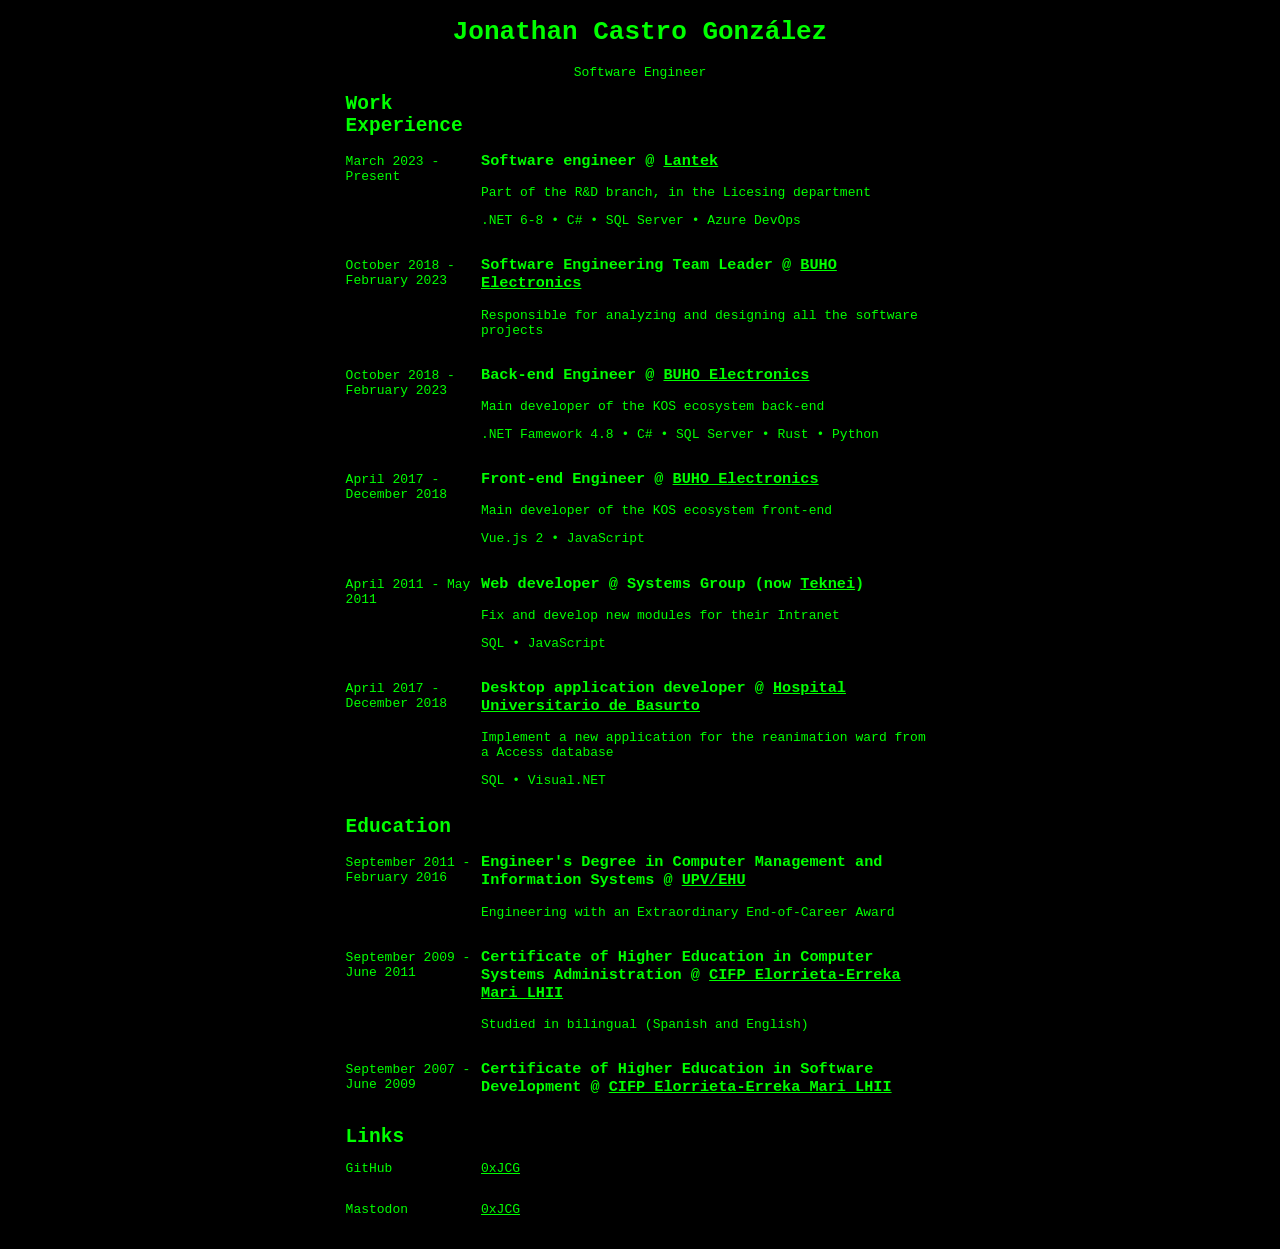
==== index.html @ de8677de "Start personal webpage" ====
<!DOCTYPE html>
<html lang="en">
    <head>
        <meta charset="UTF-8">
        <meta name="viewport" content="width=device-width, initial-scale=1.0">
        <meta http-equiv="X-UA-Compatible" content="ie=edge">
        <title>0xJCG - Software Engineer</title>
        <link rel="icon" href="./favicon.ico" type="image/x-icon">
        <style>
            body {
                background-color: black;
                color: #00ff00;
                font-family: monospace;
                margin: 0 27%;
            }

            .title {
                text-align: center;
            }

            a, a:visited {
                color: #00ff00;
            }

            .data {
                display: table;
                margin-bottom: 15px;
                width: 100%;
            }

            .data h2, .work, .education, .link {
                display: table-row;
            }

            .date, .work-data, .education-data, .web, .profile {
                display: table-cell;
            }

            .web, .date {
                width: 23%;
            }

            .profile, .work-data {
                width: 77%;
            }

            .web, .profile {
                margin-top: 10px;
            }
        </style>
    </head>
    <body>
        <main>
            <div class="title">
                <h1>Jonathan Castro Gonz&aacute;lez</h1>
                <p>Software Engineer</p>
            </div>
            <div class="data">
                <h2>Work Experience</h2>
                <div class="work">
                    <p class="date">March 2023 - Present</p>
                    <div class="work-data">
                        <h3 class="position">Software engineer @ <a href="https://www.lantek.com/">Lantek</a></h3>
                        <p class="description">Part of the R&D branch, in the Licesing department</p>
                        <p class="techs">.NET 6-8 &#x2022; C# &#x2022; SQL Server &#x2022; Azure DevOps</p>
                    </div>
                </div>
                <div class="work">
                    <p class="date">October 2018 - February 2023</p>
                    <div class="work-data">
                        <h3 class="position">Software Engineering Team Leader @ <a href="https://e-buho.com/">BUHO Electronics</a></h3>
                        <p class="description">Responsible for analyzing and designing all the software projects</p>
                    </div>
                </div>
                <div class="work">
                    <p class="date">October 2018 - February 2023</p>
                    <div class="work-data">
                        <h3 class="position">Back-end Engineer @ <a href="https://e-buho.com/">BUHO Electronics</a></h3>
                        <p class="description">Main developer of the KOS ecosystem back-end</p>
                        <p class="techs">.NET Famework 4.8 &#x2022; C# &#x2022; SQL Server &#x2022; Rust &#x2022; Python</p>
                    </div>
                </div>
                <div class="work">
                    <p class="date">April 2017 - December 2018</p>
                    <div class="work-data">
                        <h3 class="position">Front-end Engineer @ <a href="https://e-buho.com/">BUHO Electronics</a></h3>
                        <p class="description">Main developer of the KOS ecosystem front-end</p>
                        <p class="techs">Vue.js 2 &#x2022; JavaScript</p>
                    </div>
                </div>
                <div class="work">
                    <p class="date">April 2011 - May 2011</p>
                    <div class="work-data">
                        <h3 class="position">Web developer @ Systems Group (now <a href="https://www.teknei.com/">Teknei</a>)</h3>
                        <p class="description">Fix and develop new modules for their Intranet</p>
                        <p class="techs">SQL &#x2022; JavaScript</p>
                    </div>
                </div>
                <div class="work">
                    <p class="date">April 2017 - December 2018</p>
                    <div class="work-data">
                        <h3 class="position">Desktop application developer @ <a href="https://www.osakidetza.euskadi.eus/hospital-universitario-de-basurto/webosk00-cercon/es/">Hospital Universitario de Basurto</a></h3>
                        <p class="description">Implement a new application for the reanimation ward from a Access database</p>
                        <p class="techs">SQL &#x2022; Visual.NET</p>
                    </div>
                </div>
            </div>
            <div class="data">
                <h2>Education</h2>
                <div class="education">
                    <p class="date">September 2011 - February 2016</p>
                    <div class="education-data">
                        <h3 class="position">Engineer's Degree in Computer Management and Information Systems @ <a href="https://www.ehu.eus/">UPV/EHU</a></h3>
                        <p class="description">Engineering with an Extraordinary End-of-Career Award</p>
                    </div>
                </div>
                <div class="education">
                    <p class="date">September 2009 - June 2011</p>
                    <div class="education-data">
                        <h3 class="position">Certificate of Higher Education in Computer Systems Administration @ <a href="https://www.elorrieta.eus/">CIFP Elorrieta-Erreka Mari LHII</a></h3>
                        <p class="description">Studied in bilingual (Spanish and English)</p>
                    </div>
                </div>
                <div class="education">
                    <p class="date">September 2007 - June 2009</p>
                    <div class="education-data">
                        <h3 class="position">Certificate of Higher Education in Software Development @ <a href="https://www.elorrieta.eus/">CIFP Elorrieta-Erreka Mari LHII</a></h3>
                    </div>
                </div>
            </div>
            <div class="data">
                <h2>Links</h2>
                <div class="link">
                    <p class="web">GitHub</p>
                    <div class="profile">
                        <p><a href="https://github.com/0xJCG">0xJCG</a></p>
                    </div>
                </div>
                <div class="link">
                    <p class="web">Mastodon</p>
                    <div class="profile">
                        <p><a href="https://infosec.exchange/@0xJCG">0xJCG</a></p>
                    </div>
                </div>
            </div>
        </main>
    </body>
</html>
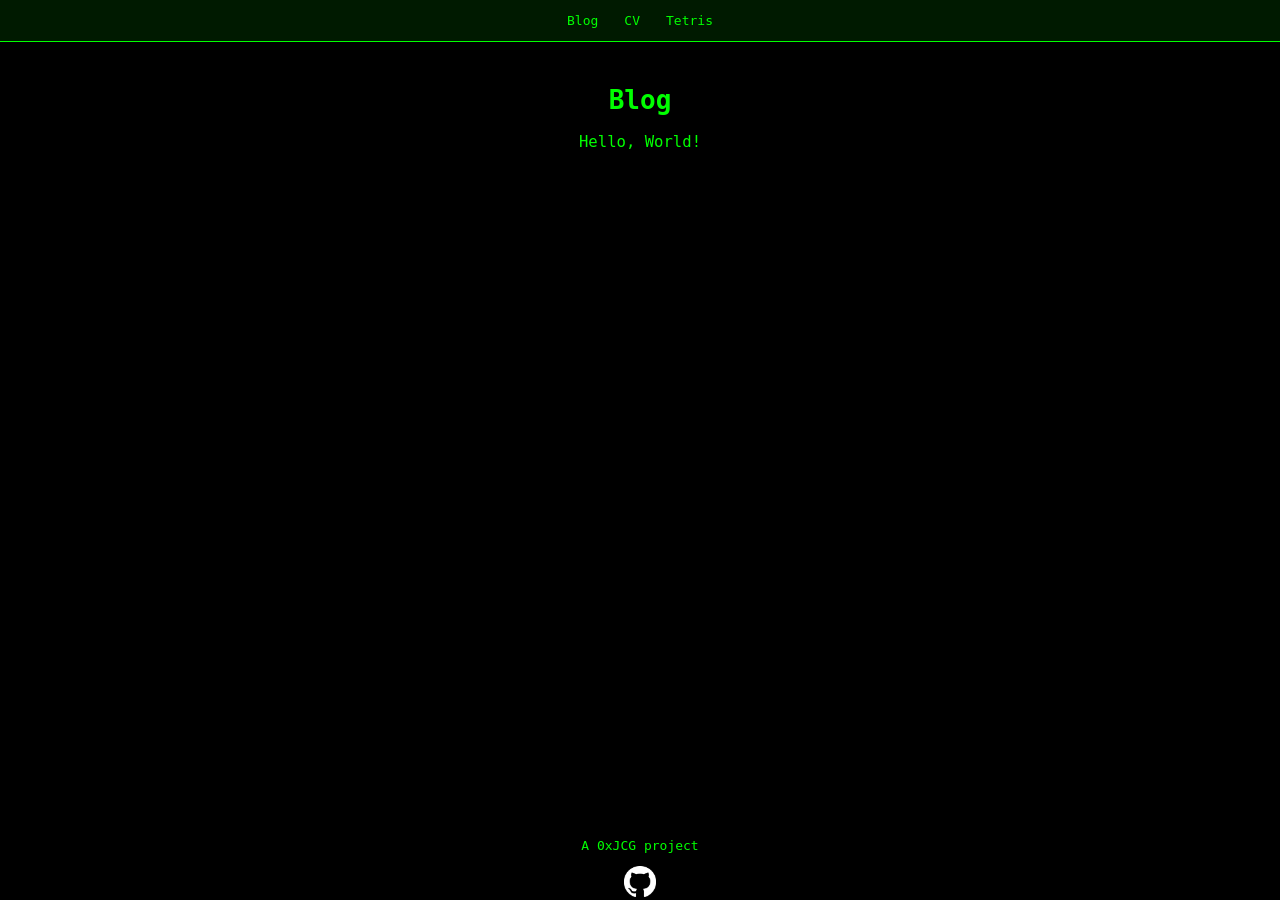
==== commit 5a2754c7: "#feat: add Tetris and reorganize files" ====
--- a/index.html
+++ b/index.html
@@ -1,148 +1,115 @@
 <!DOCTYPE html>
 <html lang="en">
-    <head>
-        <meta charset="UTF-8">
-        <meta name="viewport" content="width=device-width, initial-scale=1.0">
-        <meta http-equiv="X-UA-Compatible" content="ie=edge">
-        <title>0xJCG - Software Engineer</title>
-        <link rel="icon" href="./favicon.ico" type="image/x-icon">
-        <style>
-            body {
-                background-color: black;
-                color: #00ff00;
-                font-family: monospace;
-                margin: 0 27%;
-            }
 
-            .title {
-                text-align: center;
-            }
+<head>
+  <meta charset="UTF-8">
+  <meta name="viewport" content="width=device-width, initial-scale=1.0">
+  <title>0xJCG - Blog</title>
+  <link rel="icon" href="./favicon.ico" type="image/x-icon">
+  <style>
+    * {
+      box-sizing: border-box;
+    }
 
-            a, a:visited {
-                color: #00ff00;
-            }
+    html,
+    body {
+      margin: 0;
+      padding: 0;
+      height: 100%;
+      background-color: black;
+      color: #00ff00;
+      font-family: monospace;
+    }
 
-            .data {
-                display: table;
-                margin-bottom: 15px;
-                width: 100%;
-            }
+    body {
+      display: flex;
+      flex-direction: column;
+    }
 
-            .data h2, .work, .education, .link {
-                display: table-row;
-            }
+    header {
+      background-color: #001a00;
+      padding: 1rem;
+      display: flex;
+      justify-content: center;
+      border-bottom: 1px solid #00ff00;
+    }
 
-            .date, .work-data, .education-data, .web, .profile {
-                display: table-cell;
-            }
+    header a {
+      color: #00ff00;
+      text-decoration: none;
+      margin: 0 1rem;
+    }
 
-            .web, .date {
-                width: 23%;
-            }
+    header a:hover {
+      text-decoration: underline;
+    }
 
-            .profile, .work-data {
-                width: 77%;
-            }
+    main {
+      flex: 1;
+      display: flex;
+      flex-direction: column;
+      align-items: center;
+      justify-content: flex-start;
+      max-width: 800px;
+      width: 100%;
+      margin: 0 auto;
+      padding: 2rem;
+      text-align: center;
+    }
 
-            .web, .profile {
-                margin-top: 10px;
-            }
-        </style>
-    </head>
-    <body>
-        <main>
-            <div class="title">
-                <h1>Jonathan Castro Gonz&aacute;lez</h1>
-                <p>Software Engineer</p>
-            </div>
-            <div class="data">
-                <h2>Work Experience</h2>
-                <div class="work">
-                    <p class="date">March 2023 - Present</p>
-                    <div class="work-data">
-                        <h3 class="position">Software engineer @ <a href="https://www.lantek.com/">Lantek</a></h3>
-                        <p class="description">Part of the R&D branch, in the Licesing department</p>
-                        <p class="techs">.NET 6-8 &#x2022; C# &#x2022; SQL Server &#x2022; Azure DevOps</p>
-                    </div>
-                </div>
-                <div class="work">
-                    <p class="date">October 2018 - February 2023</p>
-                    <div class="work-data">
-                        <h3 class="position">Software Engineering Team Leader @ <a href="https://e-buho.com/">BUHO Electronics</a></h3>
-                        <p class="description">Responsible for analyzing and designing all the software projects</p>
-                    </div>
-                </div>
-                <div class="work">
-                    <p class="date">October 2018 - February 2023</p>
-                    <div class="work-data">
-                        <h3 class="position">Back-end Engineer @ <a href="https://e-buho.com/">BUHO Electronics</a></h3>
-                        <p class="description">Main developer of the KOS ecosystem back-end</p>
-                        <p class="techs">.NET Famework 4.8 &#x2022; C# &#x2022; SQL Server &#x2022; Rust &#x2022; Python</p>
-                    </div>
-                </div>
-                <div class="work">
-                    <p class="date">April 2017 - December 2018</p>
-                    <div class="work-data">
-                        <h3 class="position">Front-end Engineer @ <a href="https://e-buho.com/">BUHO Electronics</a></h3>
-                        <p class="description">Main developer of the KOS ecosystem front-end</p>
-                        <p class="techs">Vue.js 2 &#x2022; JavaScript</p>
-                    </div>
-                </div>
-                <div class="work">
-                    <p class="date">April 2011 - May 2011</p>
-                    <div class="work-data">
-                        <h3 class="position">Web developer @ Systems Group (now <a href="https://www.teknei.com/">Teknei</a>)</h3>
-                        <p class="description">Fix and develop new modules for their Intranet</p>
-                        <p class="techs">SQL &#x2022; JavaScript</p>
-                    </div>
-                </div>
-                <div class="work">
-                    <p class="date">April 2017 - December 2018</p>
-                    <div class="work-data">
-                        <h3 class="position">Desktop application developer @ <a href="https://www.osakidetza.euskadi.eus/hospital-universitario-de-basurto/webosk00-cercon/es/">Hospital Universitario de Basurto</a></h3>
-                        <p class="description">Implement a new application for the reanimation ward from a Access database</p>
-                        <p class="techs">SQL &#x2022; Visual.NET</p>
-                    </div>
-                </div>
-            </div>
-            <div class="data">
-                <h2>Education</h2>
-                <div class="education">
-                    <p class="date">September 2011 - February 2016</p>
-                    <div class="education-data">
-                        <h3 class="position">Engineer's Degree in Computer Management and Information Systems @ <a href="https://www.ehu.eus/">UPV/EHU</a></h3>
-                        <p class="description">Engineering with an Extraordinary End-of-Career Award</p>
-                    </div>
-                </div>
-                <div class="education">
-                    <p class="date">September 2009 - June 2011</p>
-                    <div class="education-data">
-                        <h3 class="position">Certificate of Higher Education in Computer Systems Administration @ <a href="https://www.elorrieta.eus/">CIFP Elorrieta-Erreka Mari LHII</a></h3>
-                        <p class="description">Studied in bilingual (Spanish and English)</p>
-                    </div>
-                </div>
-                <div class="education">
-                    <p class="date">September 2007 - June 2009</p>
-                    <div class="education-data">
-                        <h3 class="position">Certificate of Higher Education in Software Development @ <a href="https://www.elorrieta.eus/">CIFP Elorrieta-Erreka Mari LHII</a></h3>
-                    </div>
-                </div>
-            </div>
-            <div class="data">
-                <h2>Links</h2>
-                <div class="link">
-                    <p class="web">GitHub</p>
-                    <div class="profile">
-                        <p><a href="https://github.com/0xJCG">0xJCG</a></p>
-                    </div>
-                </div>
-                <div class="link">
-                    <p class="web">Mastodon</p>
-                    <div class="profile">
-                        <p><a href="https://infosec.exchange/@0xJCG">0xJCG</a></p>
-                    </div>
-                </div>
-            </div>
-        </main>
-    </body>
+    .post-list {
+      list-style: none;
+      padding: 0;
+      margin: 0;
+      width: 100%;
+    }
+
+    .post-item {
+      margin-bottom: 1.5rem;
+    }
+
+    .post-item a {
+      color: #00ff00;
+      font-size: 1.2rem;
+      text-decoration: none;
+    }
+
+    .post-item a:hover {
+      text-decoration: underline;
+    }
+
+    footer {
+      text-align: center;
+    }
+
+    footer>a>img {
+      width: 32px;
+    }
+  </style>
+</head>
+
+<body>
+  <header>
+    <a href="index.html" alt="Go to Blog">Blog</a>
+    <a href="cv.html" alt="Go to Blog">CV</a>
+    <a href="tetris/index.html" alt="Go to Tetris">Tetris</a>
+  </header>
+
+  <main>
+    <h1>Blog</h1>
+
+    <ul class="post-list">
+      <li class="post-item">
+        <a href="posts/hello-world.html">Hello, World!</a>
+      </li>
+    </ul>
+  </main>
+
+  <footer>
+    <p>A 0xJCG project</p>
+    <a href="https://github.com/0xJCG/personal-website" target="_blank" rel="noopener"><img src="images/github_logo.png"
+        alt="Go to GitHub to see the blog's source code" />
+  </footer>
+</body>
+
 </html>
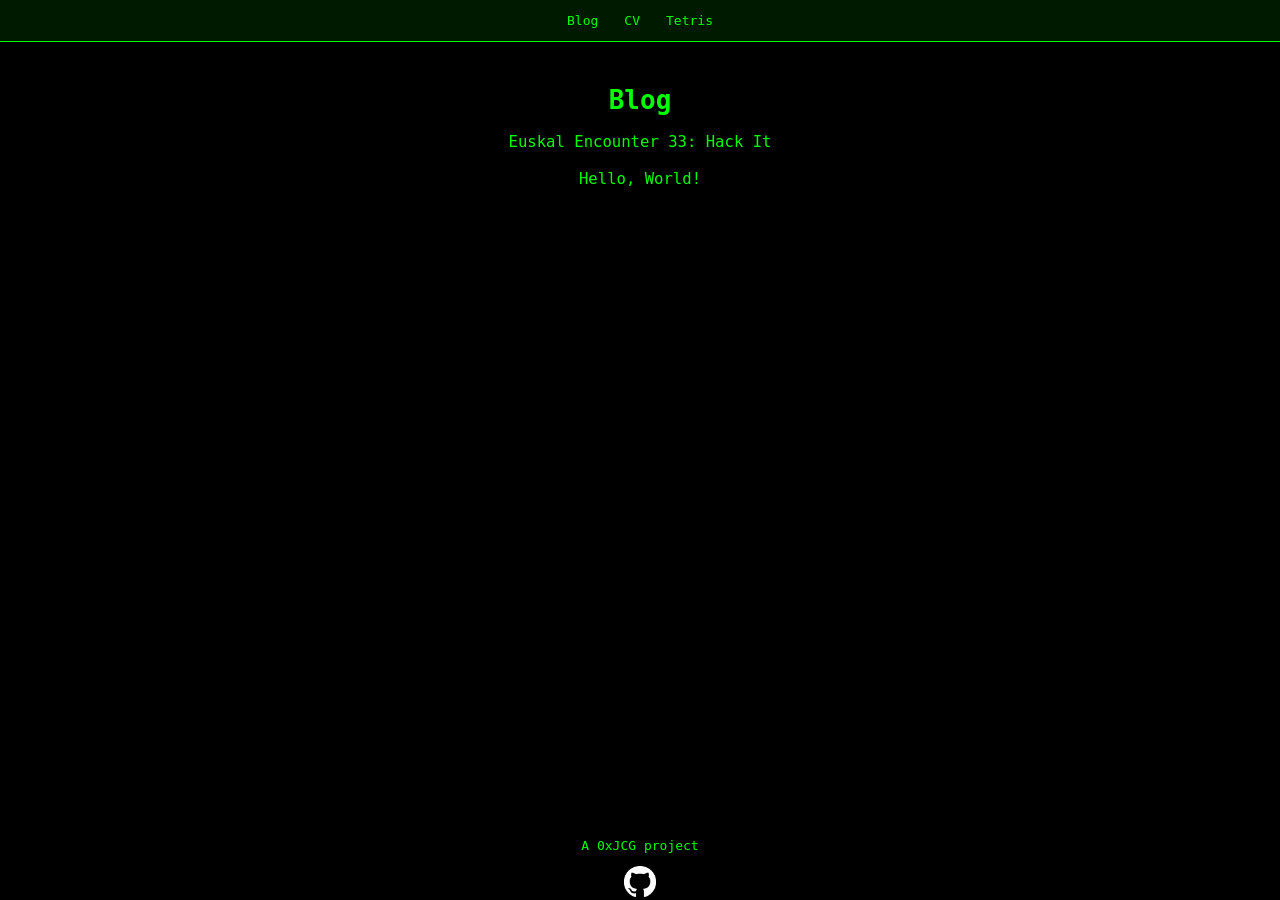
==== commit 1b14479f: "feat: add new blog entry about ee33 hack it levels" ====
--- a/index.html
+++ b/index.html
@@ -100,6 +100,9 @@
 
     <ul class="post-list">
       <li class="post-item">
+        <a href="posts/ee33-hackit.html">Euskal Encounter 33: Hack It</a>
+      </li>
+      <li class="post-item">
         <a href="posts/hello-world.html">Hello, World!</a>
       </li>
     </ul>
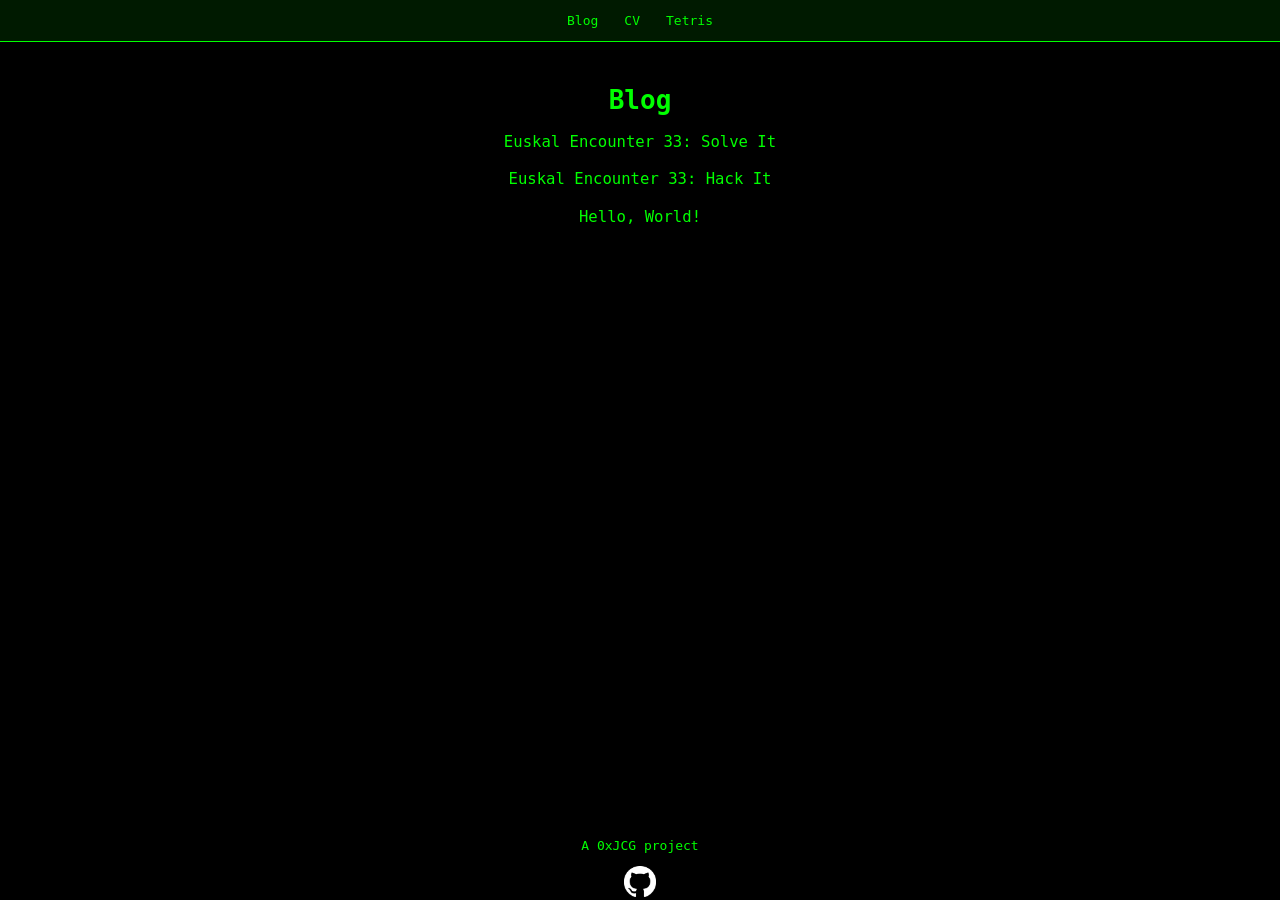
==== commit 364d1d2f: "feat: add blog entry for EE33 solve it" ====
--- a/index.html
+++ b/index.html
@@ -100,6 +100,9 @@
 
     <ul class="post-list">
       <li class="post-item">
+        <a href="posts/ee33-solveit.html">Euskal Encounter 33: Solve It</a>
+      </li>
+      <li class="post-item">
         <a href="posts/ee33-hackit.html">Euskal Encounter 33: Hack It</a>
       </li>
       <li class="post-item">
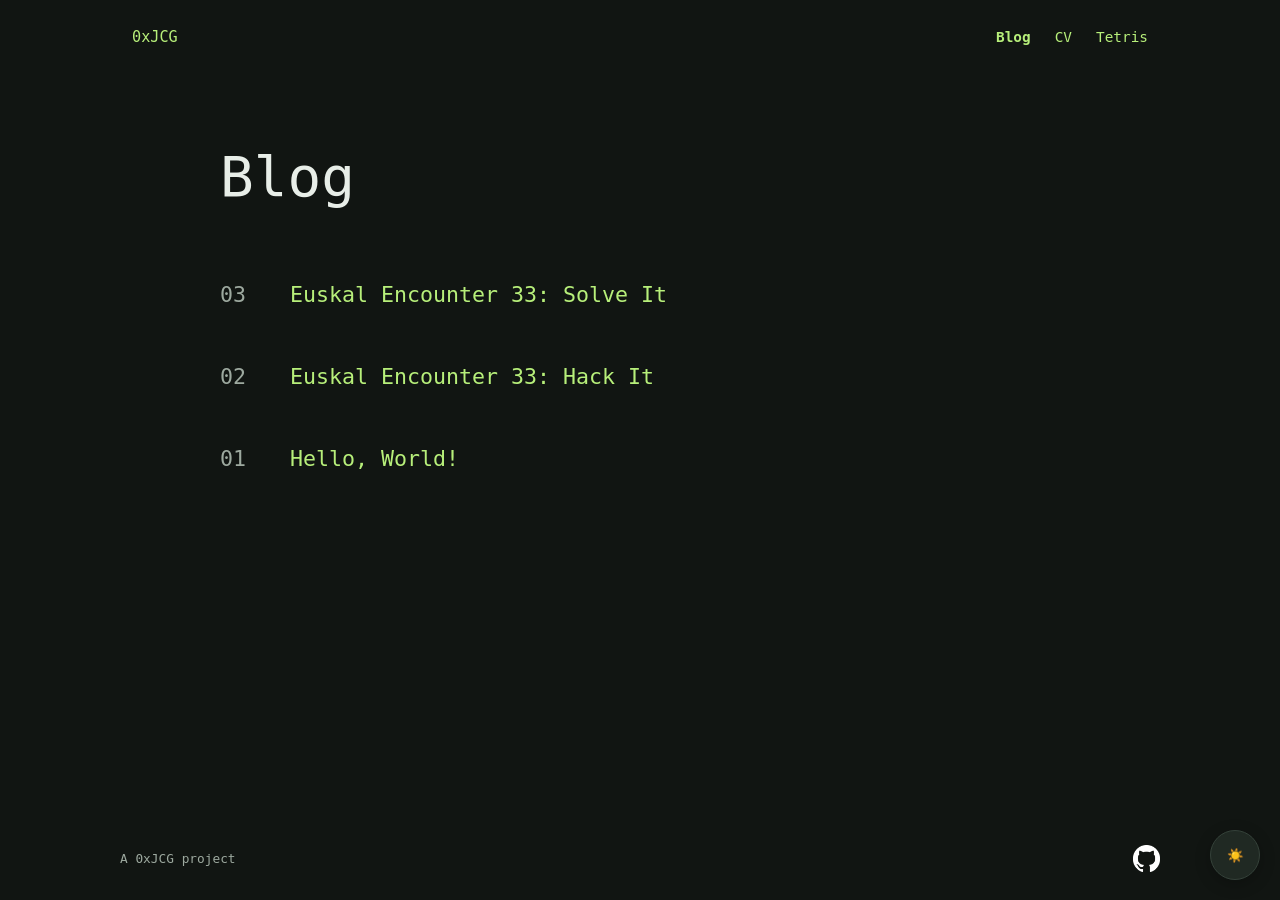
==== commit 653ec43d: "feat!: change visual appearance and add dark/light modes" ====
--- a/index.html
+++ b/index.html
@@ -6,99 +6,25 @@
   <meta name="viewport" content="width=device-width, initial-scale=1.0">
   <title>0xJCG - Blog</title>
   <link rel="icon" href="./favicon.ico" type="image/x-icon">
-  <style>
-    * {
-      box-sizing: border-box;
-    }
-
-    html,
-    body {
-      margin: 0;
-      padding: 0;
-      height: 100%;
-      background-color: black;
-      color: #00ff00;
-      font-family: monospace;
-    }
-
-    body {
-      display: flex;
-      flex-direction: column;
-    }
-
-    header {
-      background-color: #001a00;
-      padding: 1rem;
-      display: flex;
-      justify-content: center;
-      border-bottom: 1px solid #00ff00;
-    }
-
-    header a {
-      color: #00ff00;
-      text-decoration: none;
-      margin: 0 1rem;
-    }
-
-    header a:hover {
-      text-decoration: underline;
-    }
-
-    main {
-      flex: 1;
-      display: flex;
-      flex-direction: column;
-      align-items: center;
-      justify-content: flex-start;
-      max-width: 800px;
-      width: 100%;
-      margin: 0 auto;
-      padding: 2rem;
-      text-align: center;
-    }
-
-    .post-list {
-      list-style: none;
-      padding: 0;
-      margin: 0;
-      width: 100%;
-    }
-
-    .post-item {
-      margin-bottom: 1.5rem;
-    }
-
-    .post-item a {
-      color: #00ff00;
-      font-size: 1.2rem;
-      text-decoration: none;
-    }
-
-    .post-item a:hover {
-      text-decoration: underline;
-    }
-
-    footer {
-      text-align: center;
-    }
-
-    footer>a>img {
-      width: 32px;
-    }
-  </style>
+  <link rel="stylesheet" href="site.css">
+  <script src="theme.js" defer></script>
 </head>
 
 <body>
-  <header>
-    <a href="index.html" alt="Go to Blog">Blog</a>
-    <a href="cv.html" alt="Go to Blog">CV</a>
-    <a href="tetris/index.html" alt="Go to Tetris">Tetris</a>
+  <header class="site-header">
+    <a class="site-brand" href="index.html">0xJCG</a>
+    <nav class="site-nav" aria-label="Primary">
+      <a href="index.html" aria-current="page">Blog</a>
+      <a href="cv.html">CV</a>
+      <a href="tetris/index.html">Tetris</a>
+    </nav>
   </header>
+  <button class="theme-toggle" type="button" aria-label="Switch to light mode" title="Switch to light mode">☀️</button>
 
   <main>
     <h1>Blog</h1>
 
-    <ul class="post-list">
+    <ol class="post-list" reversed>
       <li class="post-item">
         <a href="posts/ee33-solveit.html">Euskal Encounter 33: Solve It</a>
       </li>
@@ -108,13 +34,13 @@
       <li class="post-item">
         <a href="posts/hello-world.html">Hello, World!</a>
       </li>
-    </ul>
+    </ol>
   </main>
 
   <footer>
     <p>A 0xJCG project</p>
     <a href="https://github.com/0xJCG/personal-website" target="_blank" rel="noopener"><img src="images/github_logo.png"
-        alt="Go to GitHub to see the blog's source code" />
+      alt="Go to GitHub to see the blog's source code" /></a>
   </footer>
 </body>
 
--- a/site.css
+++ b/site.css
@@ -0,0 +1,380 @@
+:root {
+  color-scheme: dark;
+  --page: #111512;
+  --surface: #191f1b;
+  --surface-raised: #202923;
+  --text: #e8eee8;
+  --muted: #9da99f;
+  --line: #35423a;
+  --accent: #b7ef7a;
+  --accent-strong: #f09a72;
+  --focus: #e9ba62;
+}
+
+:root[data-theme="light"] {
+  color-scheme: light;
+  --page: #f4f5ef;
+  --surface: #ffffff;
+  --surface-raised: #e8ede5;
+  --text: #1d2921;
+  --muted: #59685d;
+  --line: #ccd5ca;
+  --accent: #3d6d36;
+  --accent-strong: #a64e32;
+  --focus: #885a00;
+}
+
+* {
+  box-sizing: border-box;
+}
+
+html {
+  background: var(--page);
+}
+
+body {
+  min-height: 100vh;
+  margin: 0;
+  display: flex;
+  flex-direction: column;
+  background-color: var(--page);
+  color: var(--text);
+  font-family: monospace;
+  line-height: 1.65;
+  transition: background-color 180ms ease, color 180ms ease;
+}
+
+a {
+  color: var(--accent);
+  text-decoration: none;
+  transition: color 150ms ease, text-decoration-color 150ms ease;
+}
+
+a:hover {
+  color: var(--accent-strong);
+}
+
+a:focus-visible,
+button:focus-visible {
+  outline: 2px solid var(--focus);
+  outline-offset: 4px;
+}
+
+.site-header {
+  width: min(100% - 48px, 1040px);
+  min-height: 76px;
+  margin: 0 auto;
+  display: flex;
+  align-items: center;
+  justify-content: space-between;
+  gap: 30px;
+  padding: 0 12px;
+  background: var(--page);
+}
+
+.site-brand {
+  font-size: 0.95rem;
+  font-weight: 500;
+  letter-spacing: 0;
+}
+
+.site-nav {
+  display: flex;
+  align-items: center;
+  gap: 24px;
+  margin-left: auto;
+}
+
+.site-nav a {
+  margin: 0;
+  font-size: 0.9rem;
+}
+
+.site-nav a[aria-current="page"] {
+  font-weight: 700;
+}
+
+.theme-toggle {
+  position: fixed;
+  right: max(20px, env(safe-area-inset-right));
+  bottom: max(20px, env(safe-area-inset-bottom));
+  z-index: 10;
+  width: 50px;
+  height: 50px;
+  padding: 0;
+  border: 1px solid var(--line);
+  border-radius: 50%;
+  background: var(--surface-raised);
+  color: var(--text);
+  box-shadow: 0 4px 16px rgb(0 0 0 / 24%);
+  font: 1.2rem;
+  cursor: pointer;
+  transition: transform 150ms ease, border-color 150ms ease, color 150ms ease;
+}
+
+.theme-toggle:hover {
+  transform: translateY(-2px);
+  border-color: var(--accent);
+  color: var(--accent);
+}
+
+main {
+  display: block;
+  flex: 1;
+  width: min(100% - 48px, 840px);
+  margin: 0 auto;
+  padding: 72px 0 96px;
+  text-align: left;
+}
+
+main > h1 {
+  max-width: 760px;
+  margin: 0;
+  color: var(--text);
+  font-size: clamp(2rem, 6vw, 3.5rem);
+  font-weight: 500;
+  line-height: 1.04;
+}
+
+main > h3,
+main > .page-subtitle,
+main > .post-date {
+  margin: 14px 0 44px;
+  color: var(--muted);
+  font-size: 0.82rem;
+  font-weight: 400;
+}
+
+h2 {
+  margin: 0 0 24px;
+  color: var(--text);
+  font-size: 1.8rem;
+  font-weight: 500;
+}
+
+h3 {
+  line-height: 1.45;
+}
+
+.post-list {
+  margin: 48px 0 0;
+  padding: 0;
+  list-style: none;
+  counter-reset: post 4;
+}
+
+.post-item {
+  counter-increment: post -1;
+}
+
+.post-item a {
+  min-height: 82px;
+  display: grid;
+  grid-template-columns: 52px 1fr 22px;
+  align-items: center;
+  gap: 18px;
+  font-size: 1.35rem;
+}
+
+.post-item a::before {
+  content: '0' counter(post);
+  color: var(--muted);
+  font: 0.72rem;
+}
+
+.cv,
+.data {
+  width: 100%;
+  margin-top: 68px;
+}
+
+.cv h2,
+.data h2 {
+  padding-bottom: 13px;
+}
+
+.work,
+.education {
+  position: relative;
+  margin: 0 0 32px 4px;
+  padding: 0 0 0 24px;
+  border-left: 1px solid var(--line);
+}
+
+.work::before,
+.education::before {
+  position: absolute;
+  top: 7px;
+  left: -4px;
+  width: 7px;
+  height: 7px;
+  border-radius: 50%;
+  background: var(--accent-strong);
+  content: '';
+}
+
+.date {
+  margin: 0 0 6px;
+  color: var(--accent);
+  font: 0.75rem;
+}
+
+.position {
+  margin: 0 0 7px;
+  color: var(--text);
+  font-size: 1.08rem;
+  font-weight: 600;
+}
+
+.description,
+.techs {
+  margin: 0 0 8px;
+  color: var(--muted);
+}
+
+.techs {
+  font-size: 0.78rem;
+  line-height: 1.8;
+}
+
+.link {
+  margin-bottom: 12px;
+}
+
+.profile h3 {
+  margin: 0;
+  font-size: 0.95rem;
+  font-weight: 500;
+  overflow-wrap: anywhere;
+}
+
+#post {
+  max-width: 720px;
+  margin: 0 auto;
+  color: var(--text);
+  font-size: 1.05rem;
+  line-height: 1.85;
+}
+
+#post h2 {
+  margin: 2.8rem 0 0.8rem;
+  color: var(--accent);
+  font-size: 1.7rem;
+  font-weight: 500;
+}
+
+#post p {
+  margin: 0 0 1.4rem;
+}
+
+#post img {
+  display: block;
+  max-width: 100%;
+  height: auto;
+  margin: 24px auto;
+}
+
+#post pre {
+  max-width: 100%;
+  overflow-x: auto;
+  padding: 16px;
+  background: var(--surface);
+  color: var(--text);
+}
+
+#post hr {
+  margin: 40px 0;
+  border: 0;
+  border-top: 1px solid var(--line);
+}
+
+footer {
+  width: min(100% - 48px, 1040px);
+  margin: 0 auto;
+  padding: 20px 0 28px;
+  display: flex;
+  justify-content: space-between;
+  align-items: center;
+  color: var(--muted);
+  font-size: 0.8rem;
+}
+
+footer p {
+  margin: 0;
+}
+
+footer img {
+  display: block;
+  width: 27px;
+  height: 27px;
+  object-fit: contain;
+}
+
+@media (max-width: 600px) {
+  .site-header {
+    width: min(100% - 32px, 1040px);
+    min-height: 68px;
+    gap: 14px;
+  }
+
+  .site-nav {
+    gap: 14px;
+  }
+
+  .site-nav a {
+    font-size: 0.82rem;
+  }
+
+  .theme-toggle {
+    right: max(16px, env(safe-area-inset-right));
+    bottom: max(16px, env(safe-area-inset-bottom));
+  }
+
+  main {
+    width: min(100% - 40px, 840px);
+    padding: 52px 0 72px;
+  }
+
+  main > h3,
+  main > .page-subtitle,
+  main > .post-date {
+    margin-bottom: 34px;
+  }
+
+  .post-item a {
+    grid-template-columns: 34px 1fr 18px;
+    gap: 12px;
+    font-size: 1.12rem;
+  }
+
+  footer {
+    width: min(100% - 40px, 1040px);
+  }
+}
+
+@media print {
+  :root,
+  :root[data-theme="light"] {
+    color-scheme: light;
+    --page: #fff;
+    --surface: #fff;
+    --surface-raised: #eee;
+    --text: #111;
+    --muted: #444;
+    --line: #bbb;
+    --accent: #111;
+    --accent-strong: #111;
+    --focus: #111;
+  }
+
+  .site-header,
+  footer,
+  .theme-toggle {
+    display: none;
+  }
+
+  main {
+    width: 100%;
+    padding: 0;
+  }
+}
